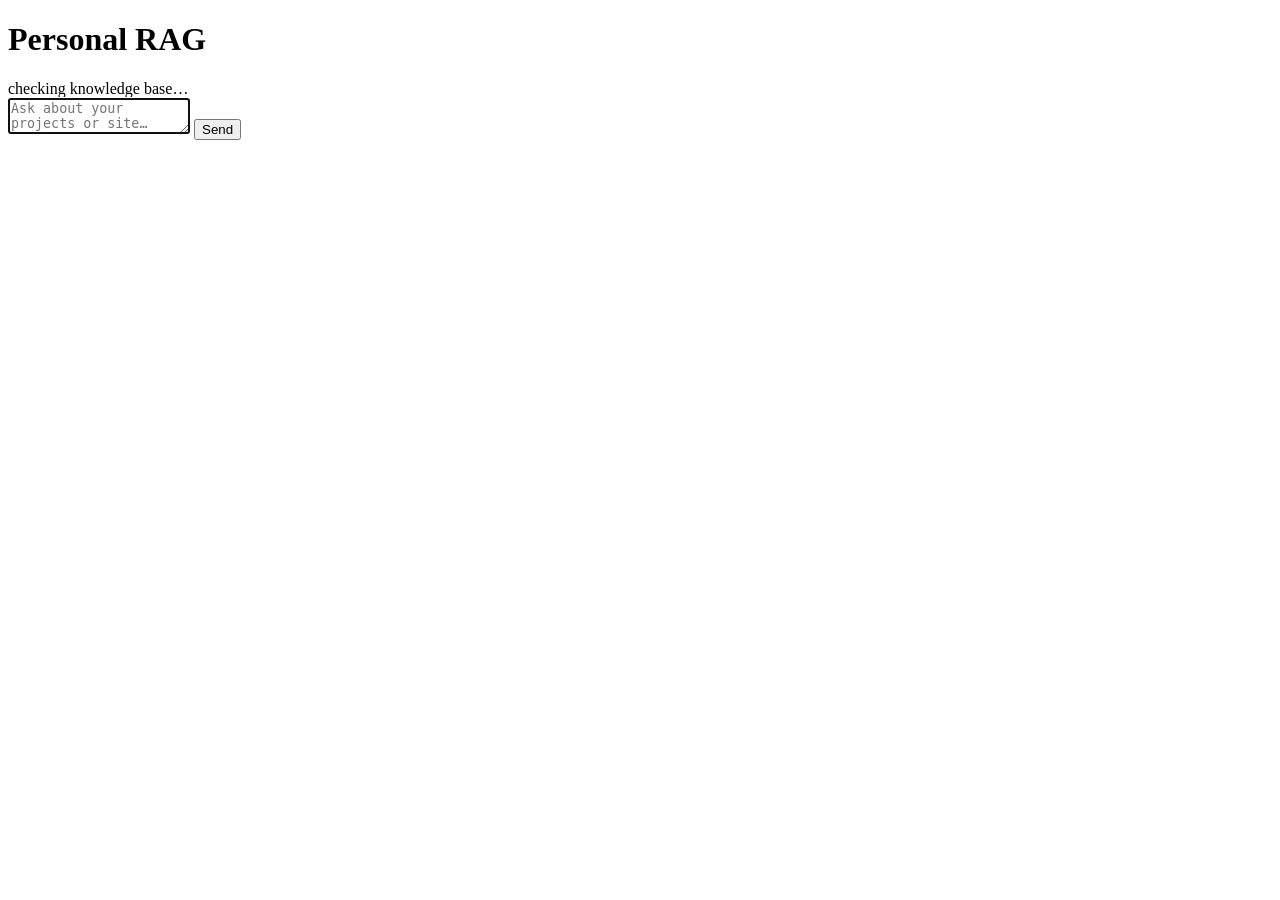
==== app/static/index.html @ 715f6bfe "Build local RAG assistant over GitHub repos and personal website Fully local pipeline (sentence-tran" ====
<!DOCTYPE html>
<html lang="en">
<head>
  <meta charset="UTF-8" />
  <meta name="viewport" content="width=device-width, initial-scale=1.0" />
  <title>Personal RAG</title>
  <link rel="stylesheet" href="/static/style.css" />
</head>
<body>
  <div class="app">
    <header>
      <h1>Personal RAG</h1>
      <span id="status" class="status">checking knowledge base…</span>
    </header>

    <main id="messages" class="messages"></main>

    <form id="chat-form" class="chat-form">
      <textarea id="question" placeholder="Ask about your projects or site…" rows="2" autofocus></textarea>
      <button type="submit" id="send-btn">Send</button>
    </form>
  </div>

  <script src="/static/chat.js"></script>
</body>
</html>
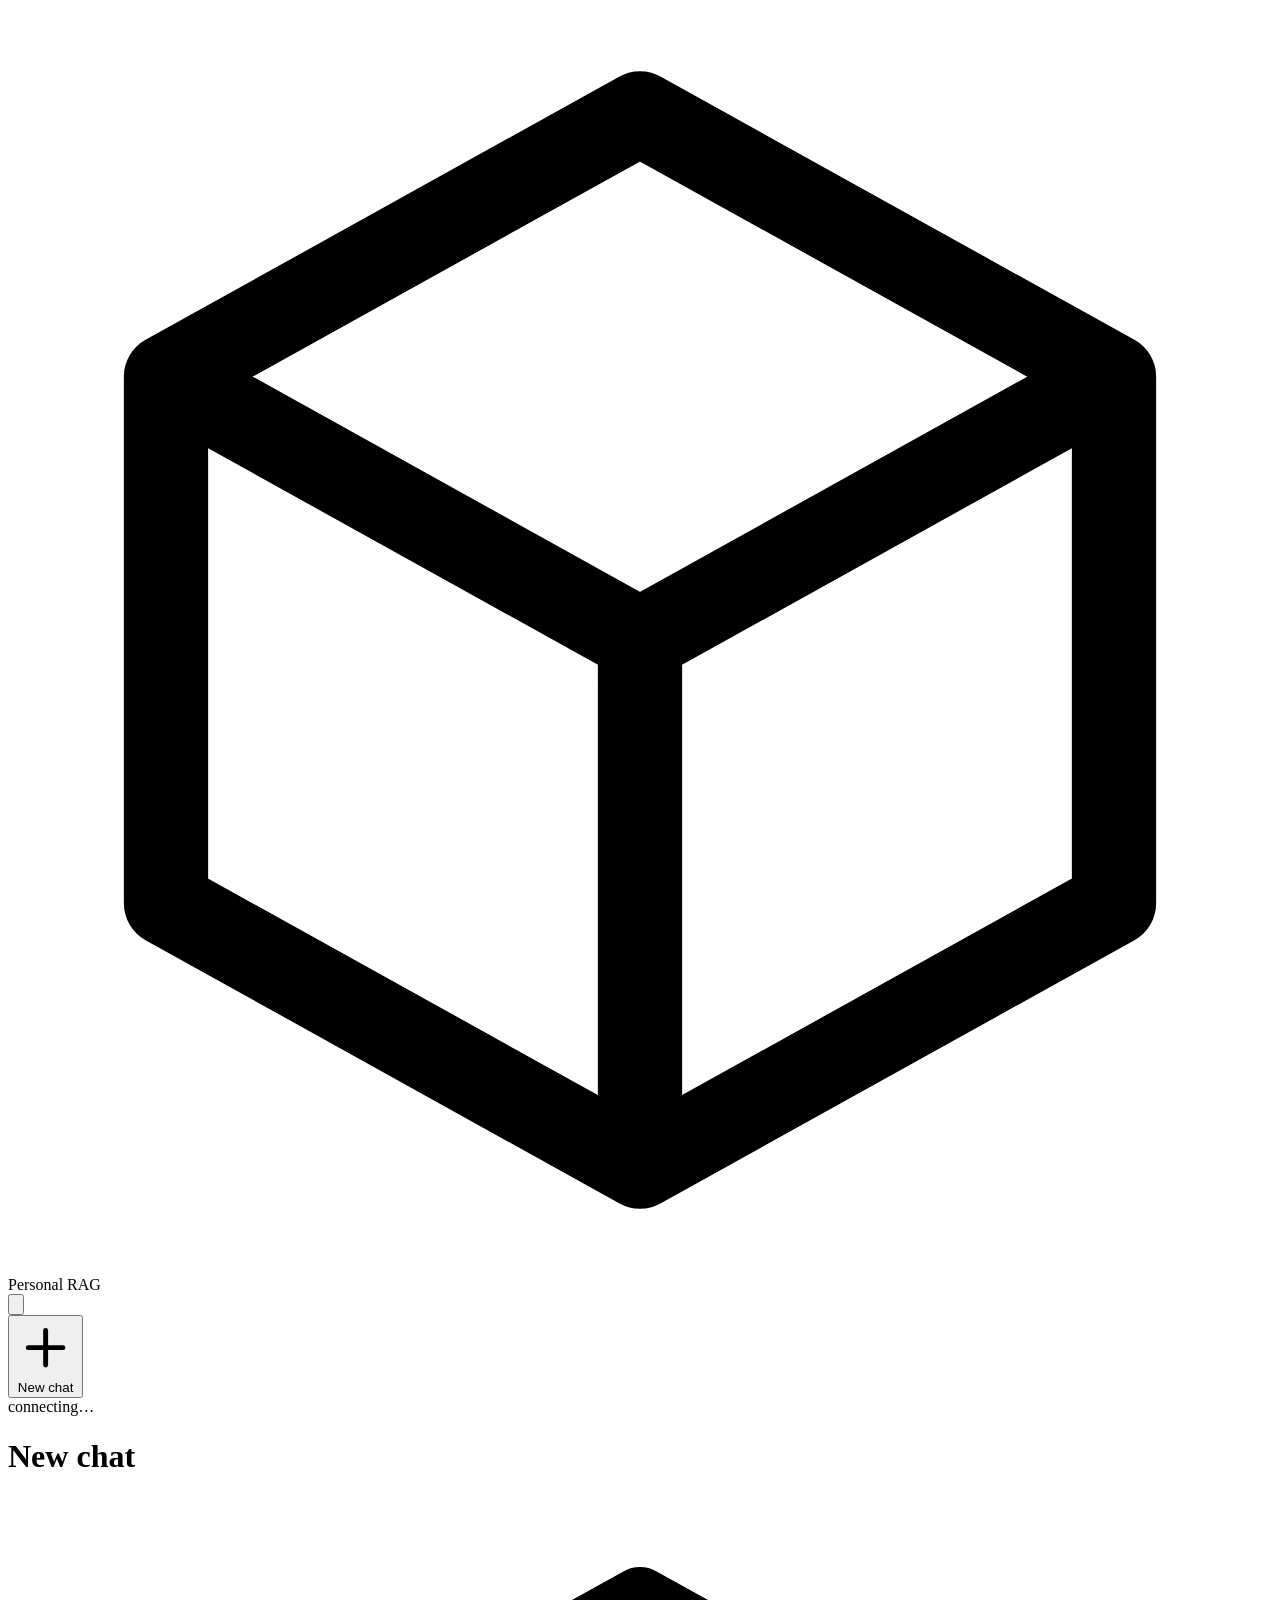
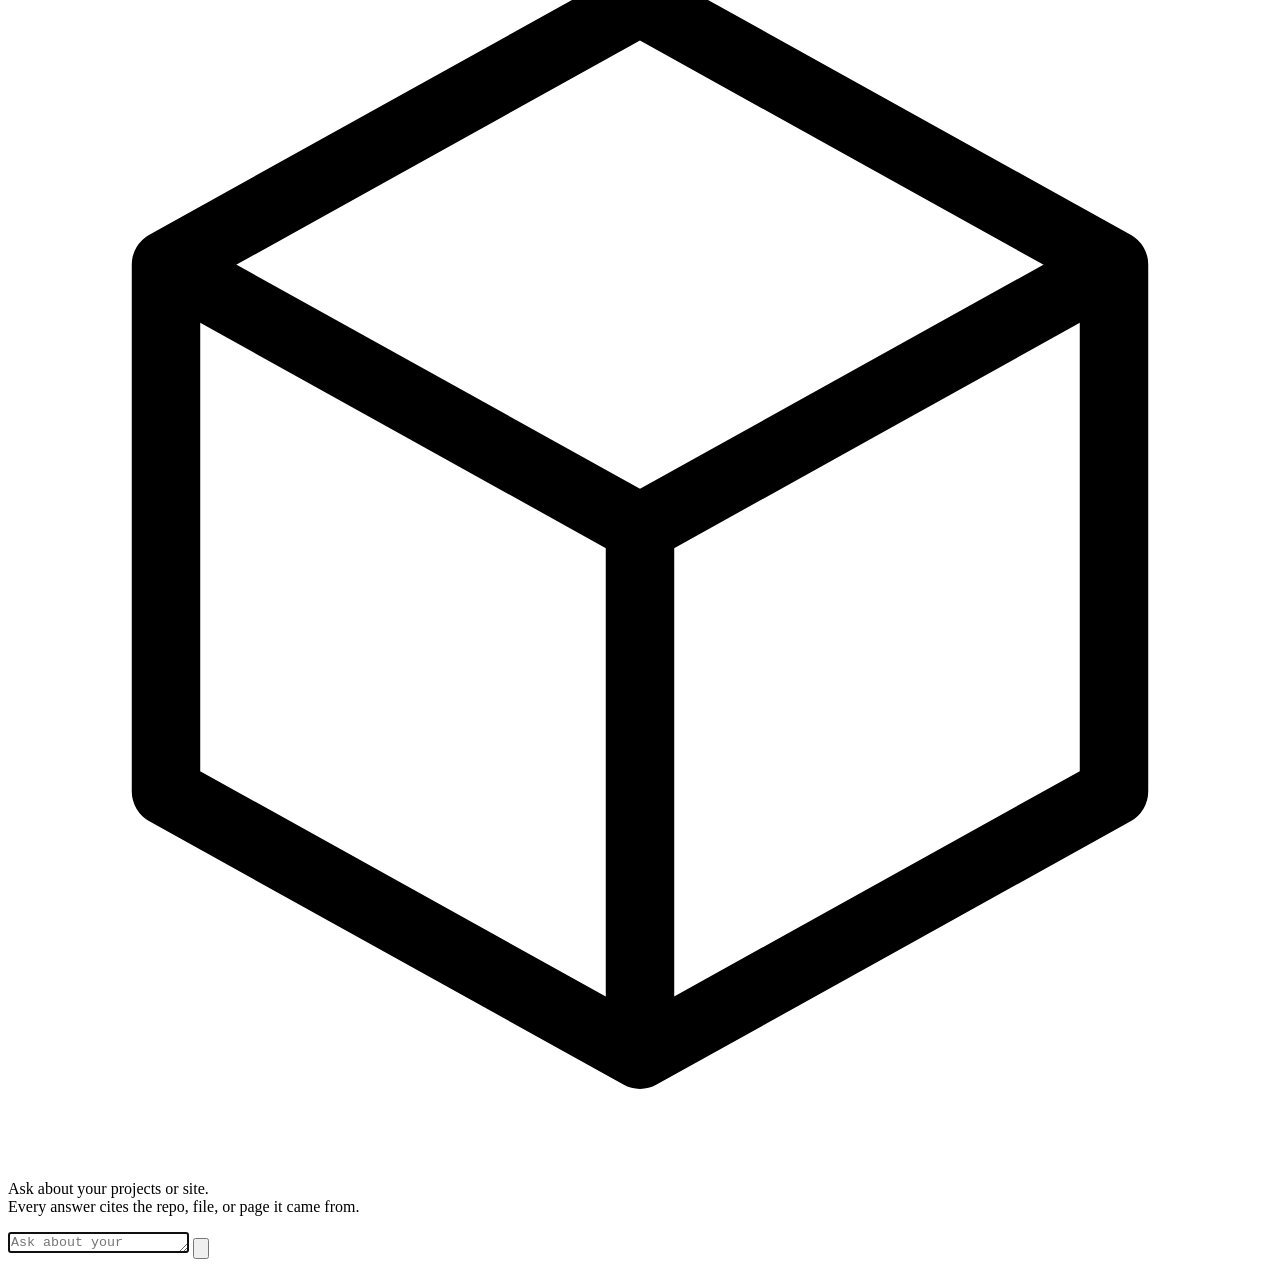
==== commit 89483abb: "Add persistent chat history, streaming, and a visible thinking process Backend: SQLite-backed conver" ====
--- a/app/static/index.html
+++ b/app/static/index.html
@@ -8,17 +8,83 @@
 </head>
 <body>
   <div class="app">
-    <header>
-      <h1>Personal RAG</h1>
-      <span id="status" class="status">checking knowledge base…</span>
-    </header>
+    <aside class="sidebar" id="sidebar">
+      <div class="sidebar-header">
+        <div class="brand">
+          <svg class="brand-mark" viewBox="0 0 24 24" fill="none" xmlns="http://www.w3.org/2000/svg">
+            <path d="M12 2L3 7v10l9 5 9-5V7l-9-5z" stroke="currentColor" stroke-width="1.6" stroke-linejoin="round"/>
+            <path d="M3 7l9 5 9-5M12 12v10" stroke="currentColor" stroke-width="1.6" stroke-linejoin="round"/>
+          </svg>
+          <span>Personal RAG</span>
+        </div>
+        <button class="icon-btn" id="collapse-btn" title="Collapse sidebar" aria-label="Collapse sidebar">
+          <svg viewBox="0 0 24 24" fill="none" xmlns="http://www.w3.org/2000/svg">
+            <path d="M9 4v16M4 4h16v16H4V4z" stroke="currentColor" stroke-width="1.6" stroke-linejoin="round"/>
+          </svg>
+        </button>
+      </div>
 
-    <main id="messages" class="messages"></main>
+      <button class="new-chat-btn" id="new-chat-btn">
+        <svg viewBox="0 0 24 24" fill="none" xmlns="http://www.w3.org/2000/svg">
+          <path d="M12 5v14M5 12h14" stroke="currentColor" stroke-width="2" stroke-linecap="round"/>
+        </svg>
+        New chat
+      </button>
 
-    <form id="chat-form" class="chat-form">
-      <textarea id="question" placeholder="Ask about your projects or site…" rows="2" autofocus></textarea>
-      <button type="submit" id="send-btn">Send</button>
-    </form>
+      <div class="conversation-list" id="conversation-list"></div>
+
+      <div class="sidebar-footer">
+        <span id="status" class="status">connecting…</span>
+      </div>
+    </aside>
+
+    <button class="icon-btn sidebar-open-btn" id="open-sidebar-btn" title="Open sidebar" aria-label="Open sidebar" hidden>
+      <svg viewBox="0 0 24 24" fill="none" xmlns="http://www.w3.org/2000/svg">
+        <path d="M9 4v16M4 4h16v16H4V4z" stroke="currentColor" stroke-width="1.6" stroke-linejoin="round"/>
+      </svg>
+    </button>
+
+    <main class="main">
+      <header class="main-header">
+        <h1 id="conversation-title">New chat</h1>
+        <button class="icon-btn" id="rename-btn" title="Rename conversation" aria-label="Rename conversation" hidden>
+          <svg viewBox="0 0 24 24" fill="none" xmlns="http://www.w3.org/2000/svg">
+            <path d="M12 20h9M16.5 3.5a2.1 2.1 0 0 1 3 3L7 19l-4 1 1-4L16.5 3.5z" stroke="currentColor" stroke-width="1.6" stroke-linejoin="round" stroke-linecap="round"/>
+          </svg>
+        </button>
+      </header>
+
+      <div class="messages" id="messages">
+        <div class="empty-state" id="empty-state">
+          <svg viewBox="0 0 24 24" fill="none" xmlns="http://www.w3.org/2000/svg">
+            <path d="M12 2L3 7v10l9 5 9-5V7l-9-5z" stroke="currentColor" stroke-width="1.3" stroke-linejoin="round"/>
+            <path d="M3 7l9 5 9-5M12 12v10" stroke="currentColor" stroke-width="1.3" stroke-linejoin="round"/>
+          </svg>
+          <p>Ask about your projects or site.<br>Every answer cites the repo, file, or page it came from.</p>
+        </div>
+      </div>
+
+      <form id="chat-form" class="chat-form">
+        <textarea id="question" placeholder="Ask about your projects or site…" rows="1" autofocus></textarea>
+        <button type="submit" id="send-btn" aria-label="Send">
+          <svg viewBox="0 0 24 24" fill="none" xmlns="http://www.w3.org/2000/svg">
+            <path d="M12 19V5M5 12l7-7 7 7" stroke="currentColor" stroke-width="2.2" stroke-linecap="round" stroke-linejoin="round"/>
+          </svg>
+        </button>
+      </form>
+    </main>
+  </div>
+
+  <div class="modal-overlay" id="modal-overlay" hidden>
+    <div class="modal" id="modal" role="dialog" aria-modal="true">
+      <h2 id="modal-title"></h2>
+      <p id="modal-message" hidden></p>
+      <input id="modal-input" type="text" hidden />
+      <div class="modal-actions">
+        <button type="button" id="modal-cancel" class="modal-btn secondary">Cancel</button>
+        <button type="button" id="modal-confirm" class="modal-btn primary">OK</button>
+      </div>
+    </div>
   </div>
 
   <script src="/static/chat.js"></script>
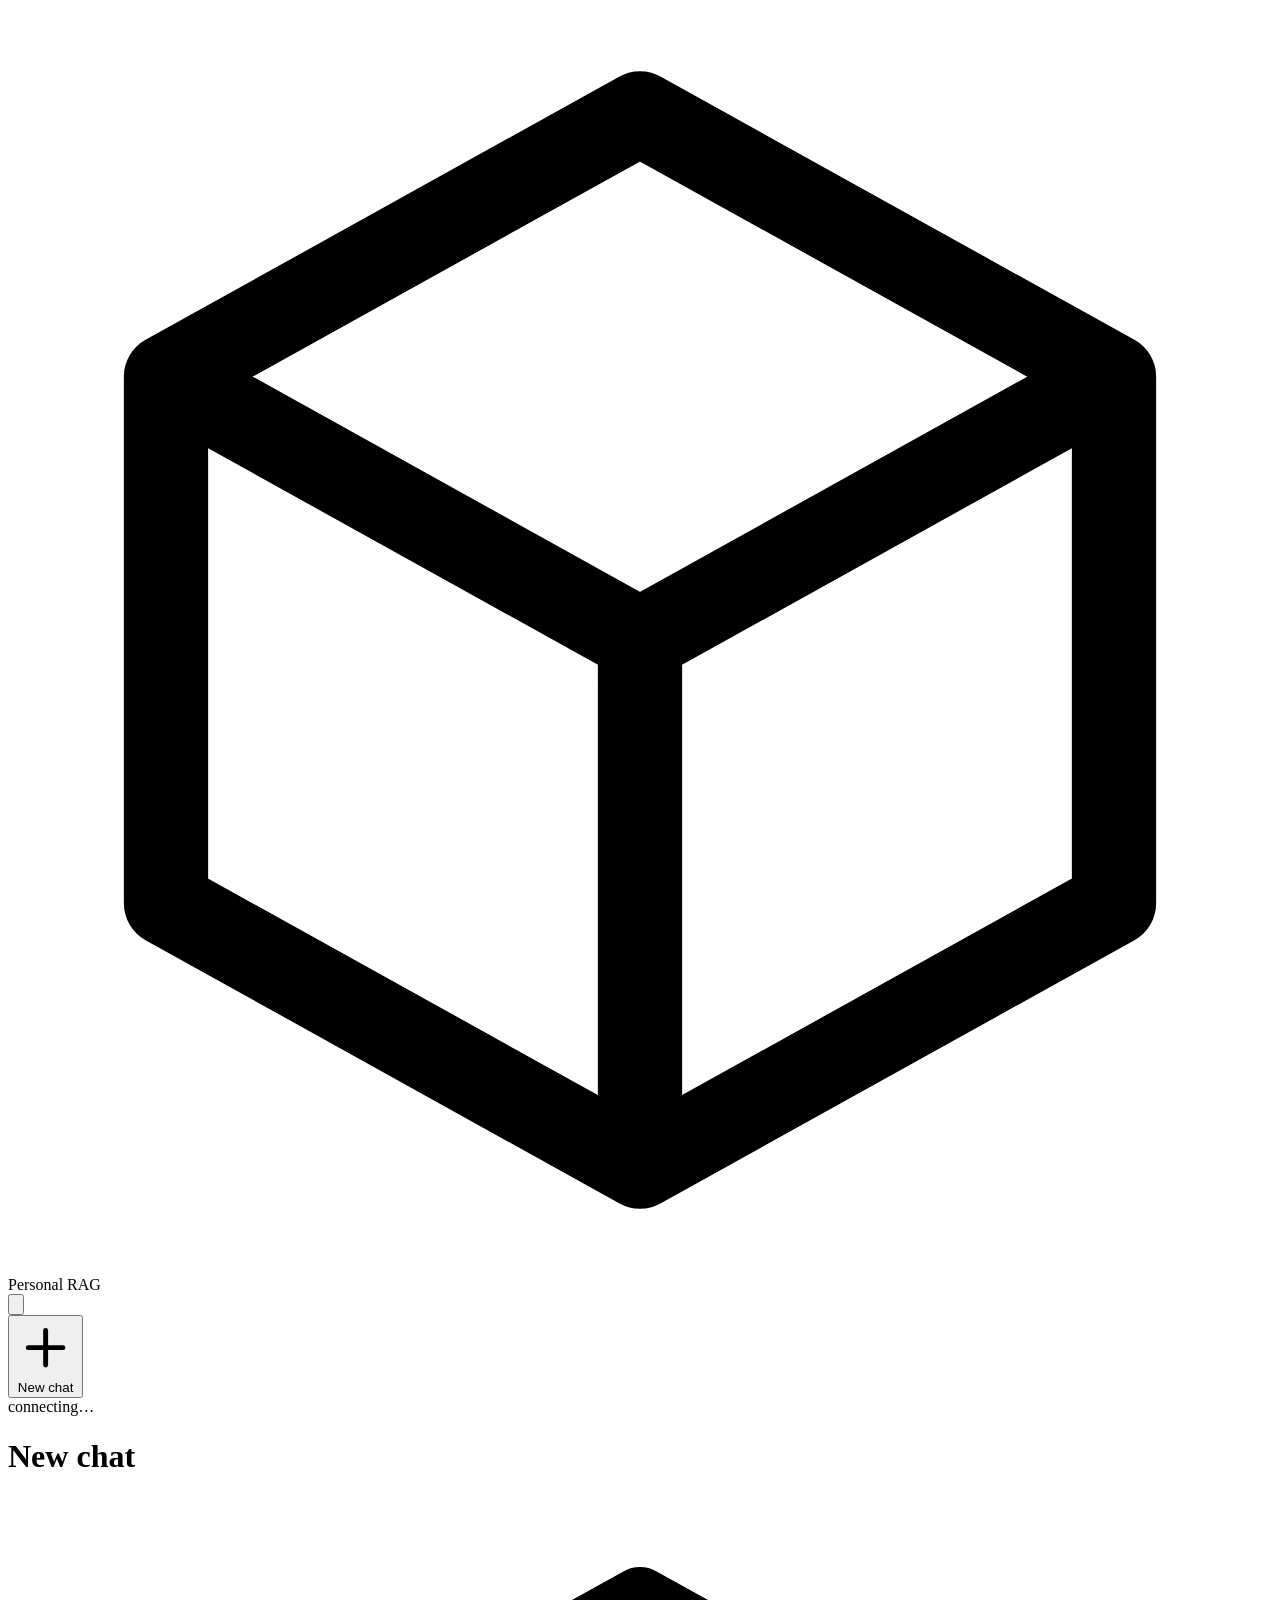
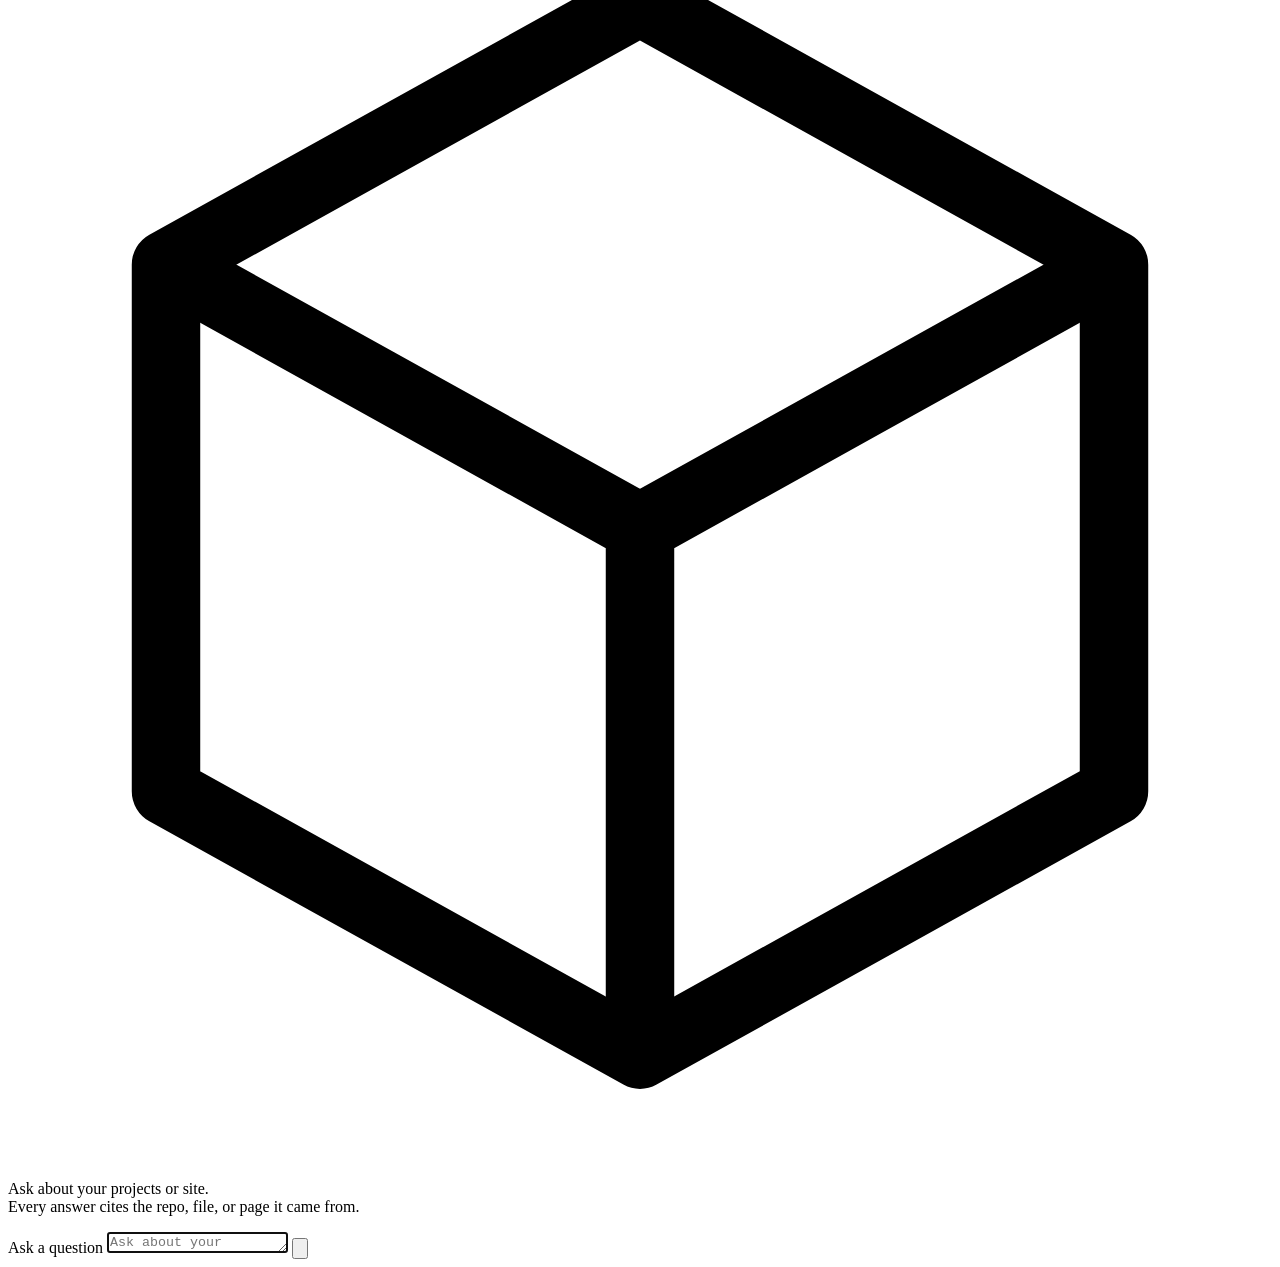
==== commit 564eb224: "Fix accessibility, mobile, and component-consistency bugs found in a live UI audit Found via live ke" ====
--- a/app/static/index.html
+++ b/app/static/index.html
@@ -4,6 +4,7 @@
   <meta charset="UTF-8" />
   <meta name="viewport" content="width=device-width, initial-scale=1.0" />
   <title>Personal RAG</title>
+  <link rel="icon" href="/static/favicon.svg" type="image/svg+xml" />
   <link rel="stylesheet" href="/static/style.css" />
 </head>
 <body>
@@ -31,12 +32,14 @@
         New chat
       </button>
 
-      <div class="conversation-list" id="conversation-list"></div>
+      <nav class="conversation-list" id="conversation-list" aria-label="Conversation history"></nav>
 
       <div class="sidebar-footer">
-        <span id="status" class="status">connecting…</span>
+        <span id="status" class="status" role="status">connecting…</span>
       </div>
     </aside>
+
+    <div class="sidebar-backdrop" id="sidebar-backdrop" hidden></div>
 
     <button class="icon-btn sidebar-open-btn" id="open-sidebar-btn" title="Open sidebar" aria-label="Open sidebar" hidden>
       <svg viewBox="0 0 24 24" fill="none" xmlns="http://www.w3.org/2000/svg">
@@ -54,9 +57,9 @@
         </button>
       </header>
 
-      <div class="messages" id="messages">
+      <div class="messages" id="messages" role="log" aria-live="polite" aria-label="Conversation">
         <div class="empty-state" id="empty-state">
-          <svg viewBox="0 0 24 24" fill="none" xmlns="http://www.w3.org/2000/svg">
+          <svg viewBox="0 0 24 24" fill="none" xmlns="http://www.w3.org/2000/svg" aria-hidden="true">
             <path d="M12 2L3 7v10l9 5 9-5V7l-9-5z" stroke="currentColor" stroke-width="1.3" stroke-linejoin="round"/>
             <path d="M3 7l9 5 9-5M12 12v10" stroke="currentColor" stroke-width="1.3" stroke-linejoin="round"/>
           </svg>
@@ -65,6 +68,7 @@
       </div>
 
       <form id="chat-form" class="chat-form">
+        <label class="sr-only" for="question">Ask a question</label>
         <textarea id="question" placeholder="Ask about your projects or site…" rows="1" autofocus></textarea>
         <button type="submit" id="send-btn" aria-label="Send">
           <svg viewBox="0 0 24 24" fill="none" xmlns="http://www.w3.org/2000/svg">
@@ -76,7 +80,7 @@
   </div>
 
   <div class="modal-overlay" id="modal-overlay" hidden>
-    <div class="modal" id="modal" role="dialog" aria-modal="true">
+    <div class="modal" id="modal" role="dialog" aria-modal="true" aria-labelledby="modal-title" aria-describedby="modal-message">
       <h2 id="modal-title"></h2>
       <p id="modal-message" hidden></p>
       <input id="modal-input" type="text" hidden />
